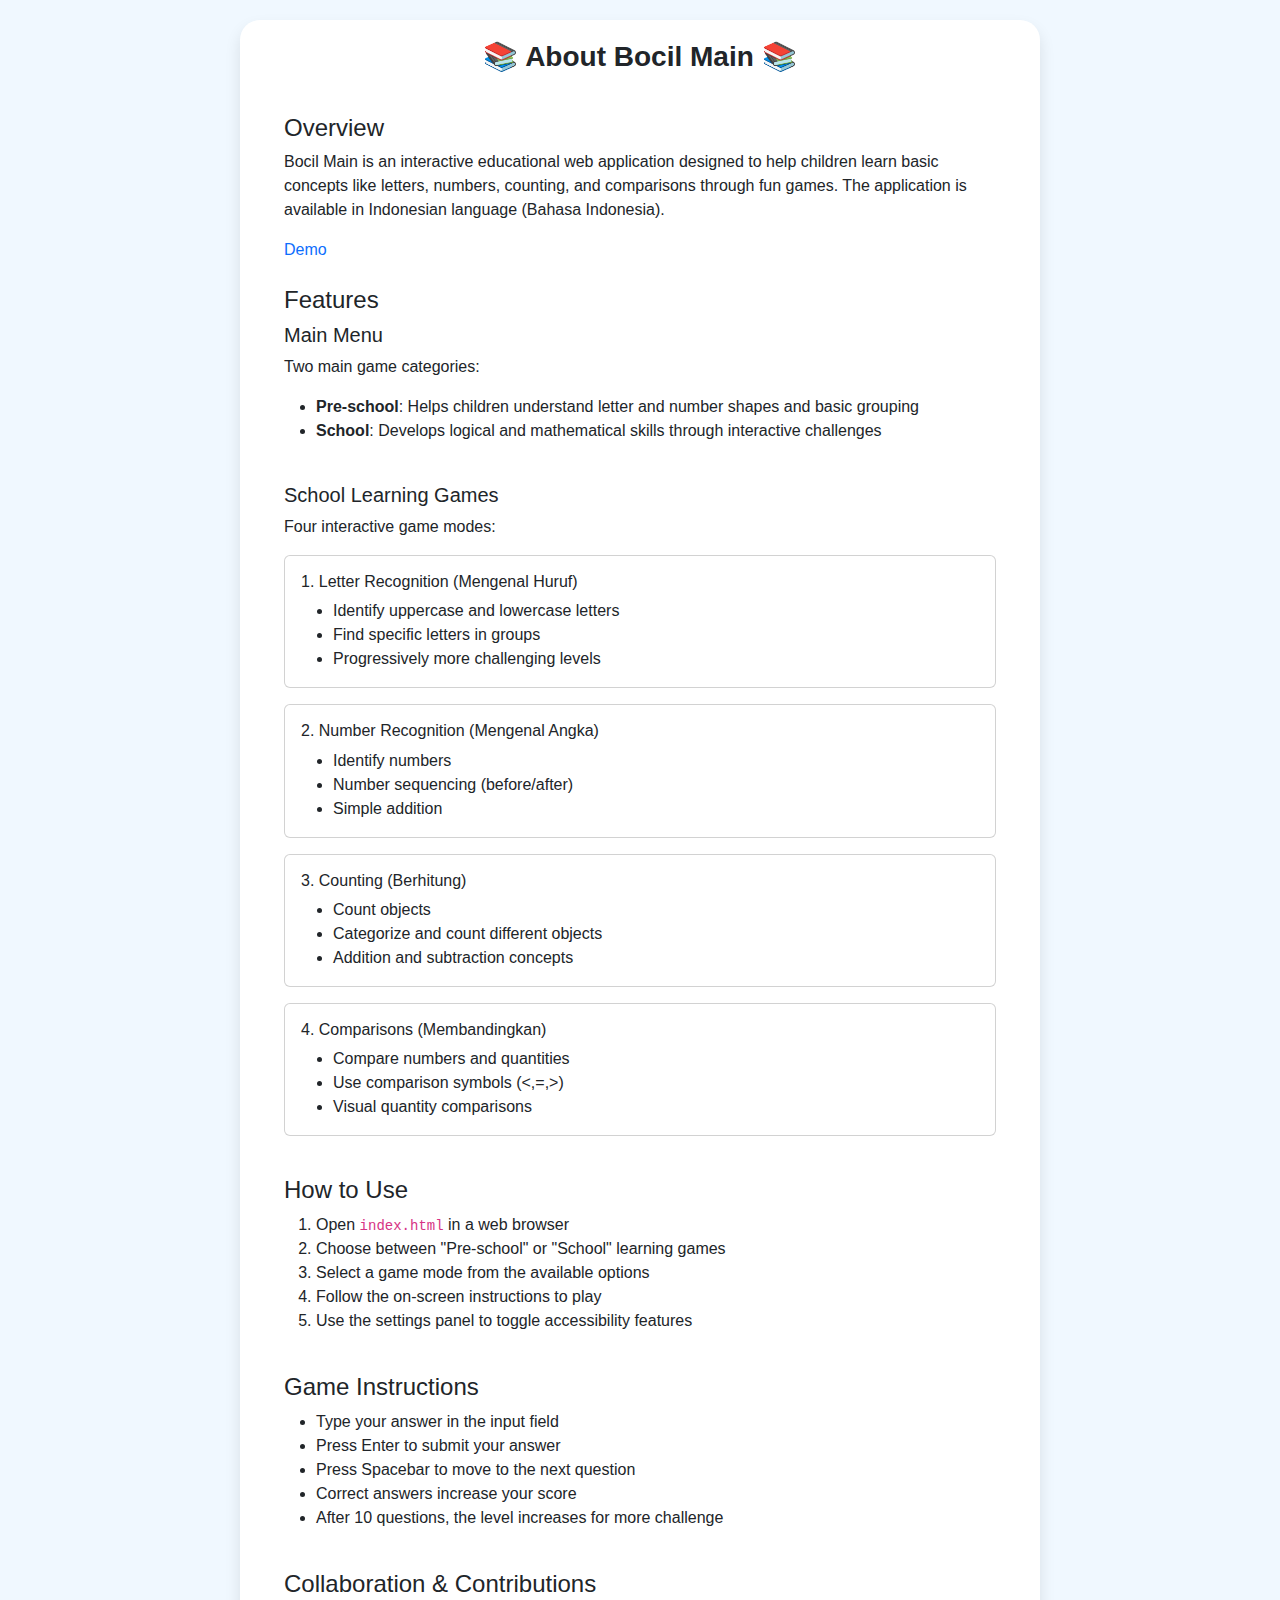
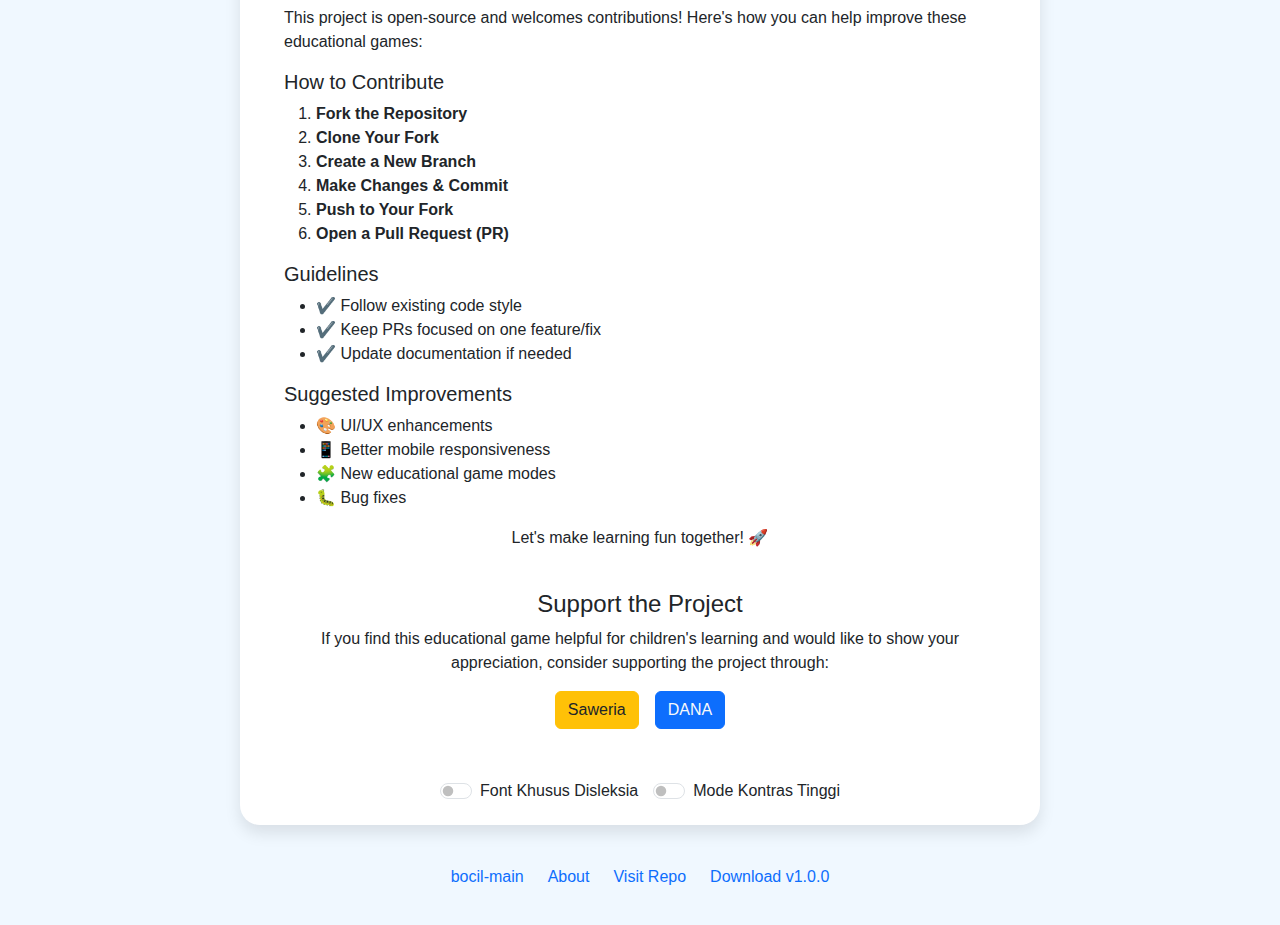
==== about.html @ 0b4b4baf "move links to footer" ====
<!DOCTYPE html>
<html lang="en">

<head>
    <meta charset="UTF-8" />
    <meta name="viewport" content="width=device-width, initial-scale=1.0" />
    <title>About bocil-main</title>
    <!-- CSS -->
    <link rel="stylesheet" href="https://cdnjs.cloudflare.com/ajax/libs/bootstrap/5.3.0/css/bootstrap.min.css" />
    <link rel="stylesheet"
        href="https://maxst.icons8.com/vue-static/landings/line-awesome/line-awesome/1.3.0/css/line-awesome.min.css" />
    <link rel="stylesheet" href="app.css" />
    <!-- jQuery -->
    <script src="https://cdnjs.cloudflare.com/ajax/libs/jquery/3.6.0/jquery.min.js"></script>
</head>

<body>
    <div class="container">
        <div class="game-container">
            <h3 class="text-center mb-4">📚 About Bocil Main 📚</h3>

            <div class="container px-4 py-3">
                <div class="row mb-4">
                    <div class="col-12">
                        <h4>Overview</h4>
                        <p>Bocil Main is an interactive educational web application designed to help children learn
                            basic concepts like letters, numbers, counting, and comparisons through fun games. The
                            application is available in Indonesian language (Bahasa Indonesia).</p>
                        <p class="mb-0">
                            <a href="https://bocil-main.vercel.app/" target="_blank" class="text-decoration-none">Demo
                                <i class="las la-external-link-alt"></i></a>
                        </p>
                    </div>
                </div>

                <div class="row mb-4">
                    <div class="col-12">
                        <h4>Features</h4>
                        <h5>Main Menu</h5>
                        <p>Two main game categories:</p>
                        <ul>
                            <li><strong>Pre-school</strong>: Helps children understand letter and number shapes and
                                basic grouping</li>
                            <li><strong>School</strong>: Develops logical and mathematical skills through interactive
                                challenges</li>
                        </ul>
                    </div>
                </div>

                <div class="row mb-4">
                    <div class="col-12">
                        <h5>School Learning Games</h5>
                        <p>Four interactive game modes:</p>

                        <div class="card mb-3">
                            <div class="card-body">
                                <h6 class="card-title">1. Letter Recognition (Mengenal Huruf)</h6>
                                <ul class="card-text">
                                    <li>Identify uppercase and lowercase letters</li>
                                    <li>Find specific letters in groups</li>
                                    <li>Progressively more challenging levels</li>
                                </ul>
                            </div>
                        </div>

                        <div class="card mb-3">
                            <div class="card-body">
                                <h6 class="card-title">2. Number Recognition (Mengenal Angka)</h6>
                                <ul class="card-text">
                                    <li>Identify numbers</li>
                                    <li>Number sequencing (before/after)</li>
                                    <li>Simple addition</li>
                                </ul>
                            </div>
                        </div>

                        <div class="card mb-3">
                            <div class="card-body">
                                <h6 class="card-title">3. Counting (Berhitung)</h6>
                                <ul class="card-text">
                                    <li>Count objects</li>
                                    <li>Categorize and count different objects</li>
                                    <li>Addition and subtraction concepts</li>
                                </ul>
                            </div>
                        </div>

                        <div class="card mb-3">
                            <div class="card-body">
                                <h6 class="card-title">4. Comparisons (Membandingkan)</h6>
                                <ul class="card-text">
                                    <li>Compare numbers and quantities</li>
                                    <li>Use comparison symbols (<,=,>)</li>
                                    <li>Visual quantity comparisons</li>
                                </ul>
                            </div>
                        </div>
                    </div>
                </div>

                <div class="row mb-4">
                    <div class="col-12">
                        <h4>How to Use</h4>
                        <ol>
                            <li>Open <code>index.html</code> in a web browser</li>
                            <li>Choose between "Pre-school" or "School" learning games</li>
                            <li>Select a game mode from the available options</li>
                            <li>Follow the on-screen instructions to play</li>
                            <li>Use the settings panel to toggle accessibility features</li>
                        </ol>
                    </div>
                </div>

                <div class="row mb-4">
                    <div class="col-12">
                        <h4>Game Instructions</h4>
                        <ul>
                            <li>Type your answer in the input field</li>
                            <li>Press Enter to submit your answer</li>
                            <li>Press Spacebar to move to the next question</li>
                            <li>Correct answers increase your score</li>
                            <li>After 10 questions, the level increases for more challenge</li>
                        </ul>
                    </div>
                </div>

                <div class="row mb-4">
                    <div class="col-12">
                        <h4>Collaboration & Contributions</h4>
                        <p>This project is open-source and welcomes contributions! Here's how you can help improve these
                            educational games:</p>

                        <h5>How to Contribute</h5>
                        <ol>
                            <li><strong>Fork the Repository</strong></li>
                            <li><strong>Clone Your Fork</strong></li>
                            <li><strong>Create a New Branch</strong></li>
                            <li><strong>Make Changes & Commit</strong></li>
                            <li><strong>Push to Your Fork</strong></li>
                            <li><strong>Open a Pull Request (PR)</strong></li>
                        </ol>

                        <h5>Guidelines</h5>
                        <ul>
                            <li>✔️ Follow existing code style</li>
                            <li>✔️ Keep PRs focused on one feature/fix</li>
                            <li>✔️ Update documentation if needed</li>
                        </ul>

                        <h5>Suggested Improvements</h5>
                        <ul>
                            <li>🎨 UI/UX enhancements</li>
                            <li>📱 Better mobile responsiveness</li>
                            <li>🧩 New educational game modes</li>
                            <li>🐛 Bug fixes</li>
                        </ul>
                        <p class="text-center">Let's make learning fun together! 🚀</p>
                    </div>
                </div>

                <div class="row mb-4">
                    <div class="col-12 text-center">
                        <h4>Support the Project</h4>
                        <p>If you find this educational game helpful for children's learning and would like to show your
                            appreciation, consider supporting the project through:</p>
                        <div class="d-flex justify-content-center gap-3">
                            <a href="https://saweria.co/fuadagil" target="_blank"
                                class="btn btn-warning text-dark">Saweria</a>
                            <a href="https://link.dana.id/qr/4zcabld" target="_blank"
                                class="btn btn-primary text-light">DANA</a>
                        </div>
                    </div>
                </div>
            </div>

            <div class="settings-panel">
                <div class="form-check form-switch">
                    <input class="form-check-input" type="checkbox" id="fontToggle" />
                    <label class="form-check-label" for="fontToggle">Font Khusus Disleksia</label>
                </div>
                <div class="form-check form-switch">
                    <input class="form-check-input" type="checkbox" id="contrastToggle" />
                    <label class="form-check-label" for="contrastToggle">Mode Kontras Tinggi</label>
                </div>
            </div>
        </div>
    </div>

    <footer class="py-3 mt-4">
        <div class="d-flex justify-content-center gap-4">
            <a href="index.html">bocil-main</a>
            <a href="about.html">About</a>
            <a href="https://github.com/far1023/bocil-main" target="_blank" rel="noreferrer">
                Visit Repo
            </a>
            <a href="https://github.com/far1023/bocil-main/releases/tag/v1.0.0" target="_blank" rel="noreferrer">
                Download v1.0.0
            </a>
        </div>
    </footer>

    <script src="app.js"></script>
</body>

</html>
---- app.css ----
@font-face {
  font-family: "OpenDyslexic";
  src: url("https://cdnjs.cloudflare.com/ajax/libs/open-dyslexic/3.0.3/fonts/OpenDyslexic-Regular.woff")
    format("woff");
  font-style: normal;
  font-weight: normal;
}

body {
  font-family: "Segoe UI", "Roboto", "Helvetica Neue", "Arial", "San Francisco",
    "Noto Sans", sans-serif;
  background-color: #f0f8ff;
  padding: 20px;
  display: flex;
  flex-direction: column;
  min-height: 100vh;
}

.dyslexic-mode {
  font-family: "OpenDyslexic", "Segoe UI", "Roboto", "Helvetica Neue", "Arial",
    sans-serif;
}

h1,
h2,
h3 {
  font-family: "Baloo 2", "Verdana", "Geneva", sans-serif;
  font-weight: 600;
}

footer a {
  text-decoration: none !important;
}

.btn-indigo {
  background-color: #432dd7 !important;
  color: #fafafa !important;
}

.btn-indigo:hover {
  background-color: #372aac !important;
}

.btn-indigo:active {
  background-color: #372aac !important;
}

.btn-purple {
  background-color: #6f42c1 !important;
  color: #fafafa !important;
}

.btn-purple:hover {
  background-color: #59359a !important;
}

.btn-purple:active {
  background-color: #59359a !important;
}

.btn-fuchsia {
  background-color: #a800b7 !important;
  color: #fafafa !important;
}

.btn-fuchsia:hover {
  background-color: #8a0194 !important;
}

.btn-fuchsia:active {
  background-color: #8a0194 !important;
}

.btn-rose {
  background-color: #a3004c !important;
  color: #fafafa !important;
}

.btn-rose:hover {
  background-color: #861043 !important;
}

.btn-rose:active {
  background-color: #861043 !important;
}

.game-container {
  max-width: 800px;
  margin: 0 auto;
  background-color: white;
  border-radius: 20px;
  padding: 20px;
  box-shadow: 0 8px 16px rgba(0, 0, 0, 0.1);
}

.game-area {
  height: auto;
  min-height: 350px;
  max-height: 80vh;
  border: 3px solid #6f42c1;
  border-radius: 15px;
  margin: 10px 0;
  padding: 20px;
  display: flex;
  flex-direction: column;
  align-items: center;
  justify-content: space-between;
  position: relative;
  background-color: #fffbef;
  box-sizing: border-box;
  overflow-y: auto;
}

.question-area {
  font-size: 24px;
  text-align: center;
  margin-bottom: 20px;
  line-height: 1.4;
}

.item-display {
  display: flex;
  flex-wrap: wrap;
  justify-content: center;
  margin: 10px 0;
}

.item {
  font-size: 48px;

  text-shadow: 0 0 2px rgba(255, 255, 255, 0.5);
}

.input-area {
  text-align: center;
  margin-top: 20px;
}

.answer-input {
  font-size: 24px;
  width: 300px;
  text-align: center;
  border: 2px solid #6c757d;
  border-radius: 10px;
  padding: 10px;
  font-family: inherit;
  text-transform: uppercase;
  letter-spacing: 0.5em;
  text-indent: 0.25em;
  box-sizing: border-box;
}

.feedback {
  min-height: 60px;
  font-size: 24px;
  text-align: center;
  margin-top: 5px;
  margin-bottom: 5px;
  font-weight: bold;
  display: flex;
  align-items: center;
  justify-content: center;
  width: 100%;
  padding: 5px;
  box-sizing: border-box;
  overflow-wrap: break-word;
  word-break: break-word;
  max-width: 100%;
}

.correct {
  color: #28a745;
}

.incorrect {
  color: #dc3545;
}

.score-display {
  font-size: 18px;
  text-align: right;
  margin: 10px 0;
}

.mode-buttons {
  display: flex;
  justify-content: center;
  gap: 10px;
  margin-bottom: 20px;
  flex-wrap: wrap;
}

.mode-buttons button {
  line-height: 0;
  height: 40px;
}

.next-button {
  display: none;
  margin-top: 15px;
}

.progress-container {
  width: 100%;
  height: 5px;
  background-color: #e9ecef;
  border-radius: 10px;
  margin: 5px 0;
  overflow: hidden;
}

.progress-bar {
  height: 100%;
  background-color: #f6339a;
  transition: width 0.3s ease;
}

.celebration {
  position: absolute;
  font-size: 72px;
  animation: celebrate 1s ease-out;
  opacity: 0;
}

@keyframes celebrate {
  0% {
    transform: scale(0.5);
    opacity: 1;
  }

  50% {
    transform: scale(1.5);
    opacity: 0.8;
  }

  100% {
    transform: scale(2);
    opacity: 0;
  }
}

.level-indicator {
  position: absolute;
  top: 10px;
  right: 20px;
  font-weight: bold;
  color: #6c757d;
}

.settings-panel {
  margin-top: 10px;
  display: flex;
  justify-content: center;
  align-items: center;
  gap: 15px;
  flex-wrap: wrap;
}

.macos .game-container {
  border-radius: 10px;
  box-shadow: 0 2px 10px rgba(0, 0, 0, 0.12);
}

.windows .btn {
  border-radius: 2px;
}

@media (max-width: 576px) {
  .game-area {
    padding: 15px 10px;
    max-height: 85vh;
  }

  .question-area {
    font-size: 20px;
  }

  .item {
    font-size: 36px;
  }

  .mode-buttons {
    flex-direction: column;
    width: 100%;
  }

  .mode-buttons .btn {
    width: 100%;
    margin-bottom: 5px;
  }

  .feedback {
    font-size: 20px;
    min-height: 50px;
  }
}

.high-contrast {
  background-color: #000;
  color: #fff;
}

.high-contrast .game-container {
  background-color: #222;
  color: #fff;
  border: 2px solid #fff;
}

.high-contrast .game-area {
  background-color: #000;
  border-color: #fff;
}

.high-contrast .item {
  color: #fff;
  text-shadow: 0 0 2px #000;
}

.high-contrast .answer-input {
  background-color: #000;
  color: #fff;
  border-color: #fff;
}

.high-contrast a {
  color: #00d3f3;
}

.high-contrast button {
  border-color: #f0f0f0 !important;
}

.high-contrast-number {
  color: #f0f0f0 !important;
  background-color: black !important;
  font-weight: bold !important;
  padding: 5px !important;
  border-radius: 5px !important;
}

.high-contrast .comparison-container .comparison-symbol {
  font-size: 2rem !important;
  font-weight: bold !important;
}

.high-contrast .comparison-container .comparison-group {
  background-color: black !important;
  padding: 10px !important;
}

.comparison-container {
  display: flex;
  align-items: center;
  justify-content: center;
  gap: 10px;
  margin: 10px 0;
  width: 100%;
  position: relative;
}

.comparison-group {
  display: flex;
  flex-wrap: wrap;
  justify-content: center;
  align-items: center;
  gap: 5px;
  min-width: 100px;
  min-height: 60px;
  border: 2px dashed #ccc;
  padding: 15px;
  border-radius: 8px;
  flex: 1;
  max-width: 40%;
}

.comparison-symbol {
  font-size: 24px;
  font-weight: bold;
  color: #333;
  width: 50px;
  height: 50px;
  display: flex;
  align-items: center;
  justify-content: center;
  background-color: #f0f0f0;
  border-radius: 50%;
  border: 2px solid #ccc;
  flex-shrink: 0;
  flex-grow: 0;
  position: relative;
  z-index: 2;
}

.number-item {
  font-size: 36px;
  font-weight: bold;
  color: #333;
  padding: 5px;
  min-width: 60px;
  text-align: center;
  display: flex;
  align-items: center;
  justify-content: center;
}

#comparisonMode {
  background-color: #dc3545;
  border-color: #dc3545;
}

#comparisonMode:hover {
  background-color: #bb2d3b;
  border-color: #bb2d3b;
}

@media (max-width: 576px) {
  .comparison-container {
    flex-wrap: nowrap;
    gap: 10px;
  }

  .comparison-group {
    min-width: 100px;
    padding: 10px;
  }

  .comparison-symbol {
    width: 40px;
    height: 40px;
  }

  .number-item {
    font-size: 28px;
    min-width: 40px;
  }
}

::-webkit-scrollbar {
  height: 10px;
  width: 10px;
}

::-webkit-scrollbar-track {
  background: #1a1a1a;
}

::-webkit-scrollbar-thumb {
  background: #2f2f2f;
}

::-webkit-scrollbar-thumb:hover {
  background: #2f2f2f;
}
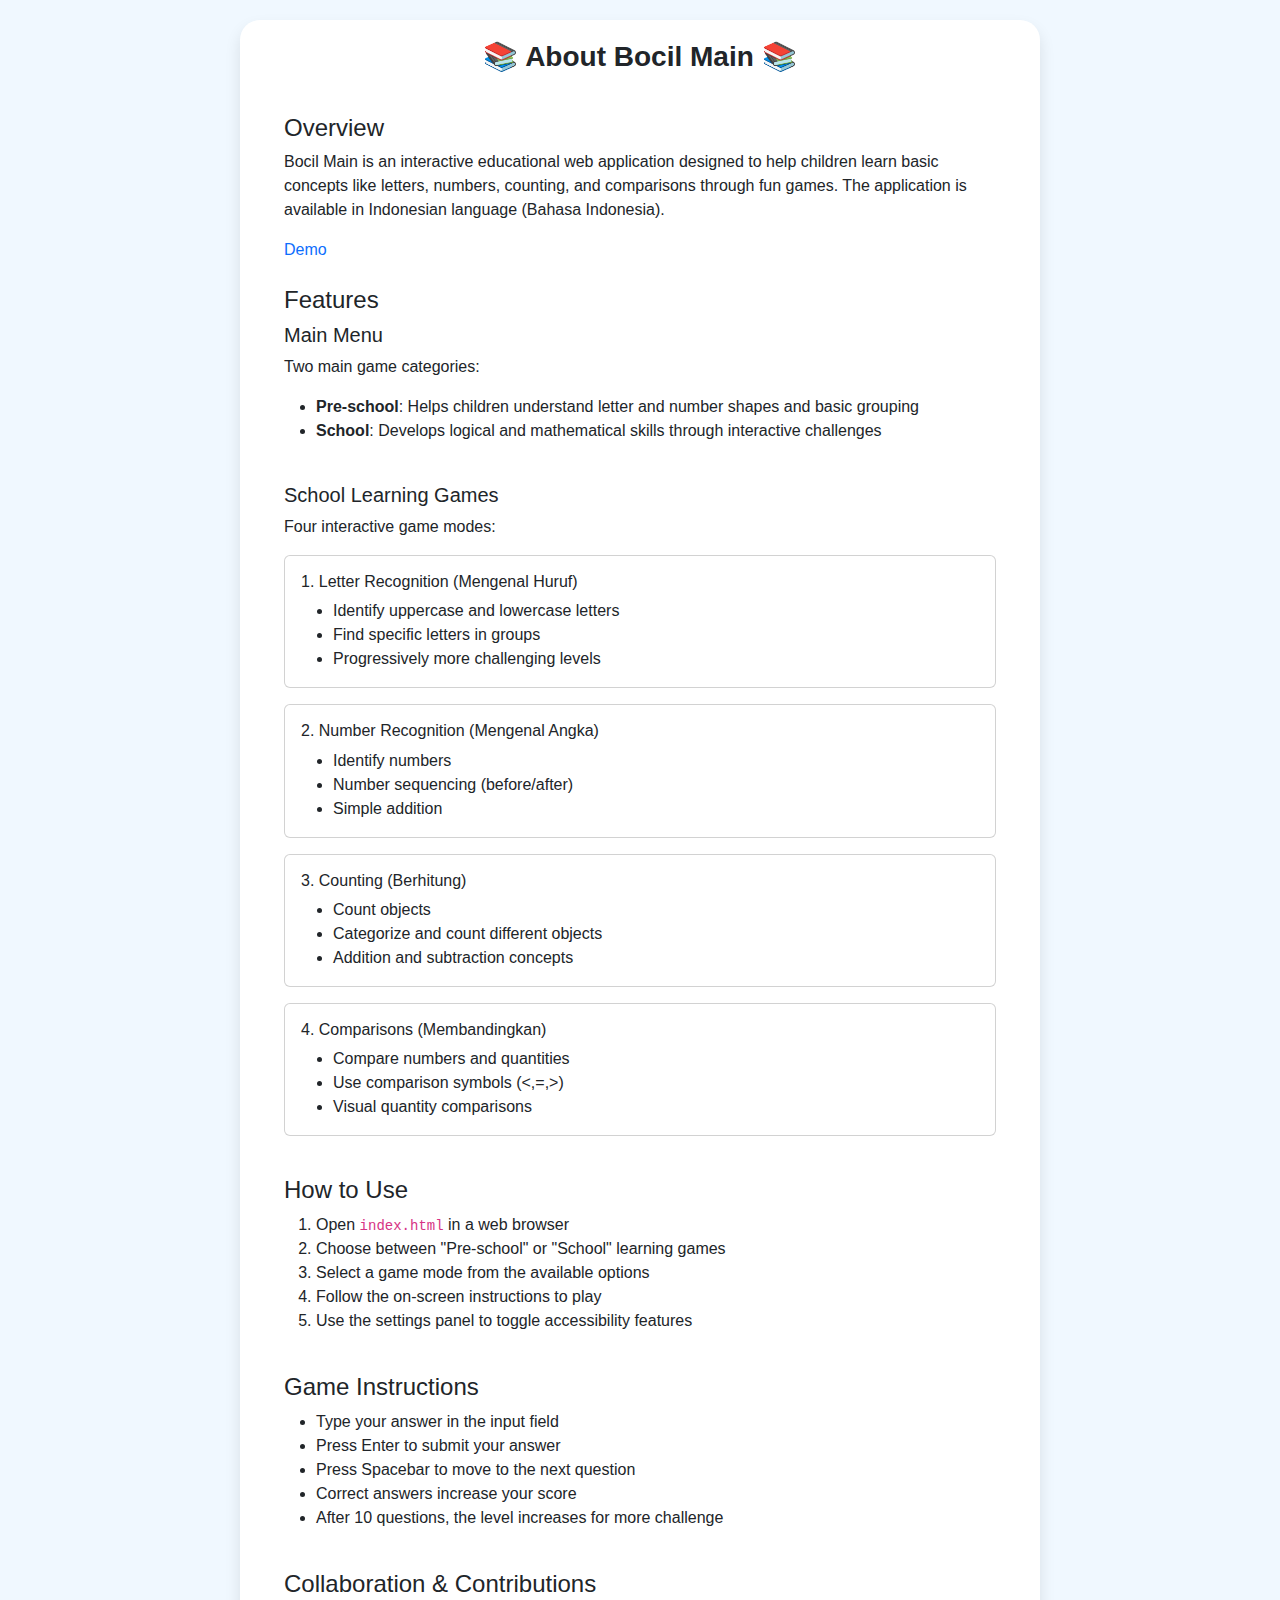
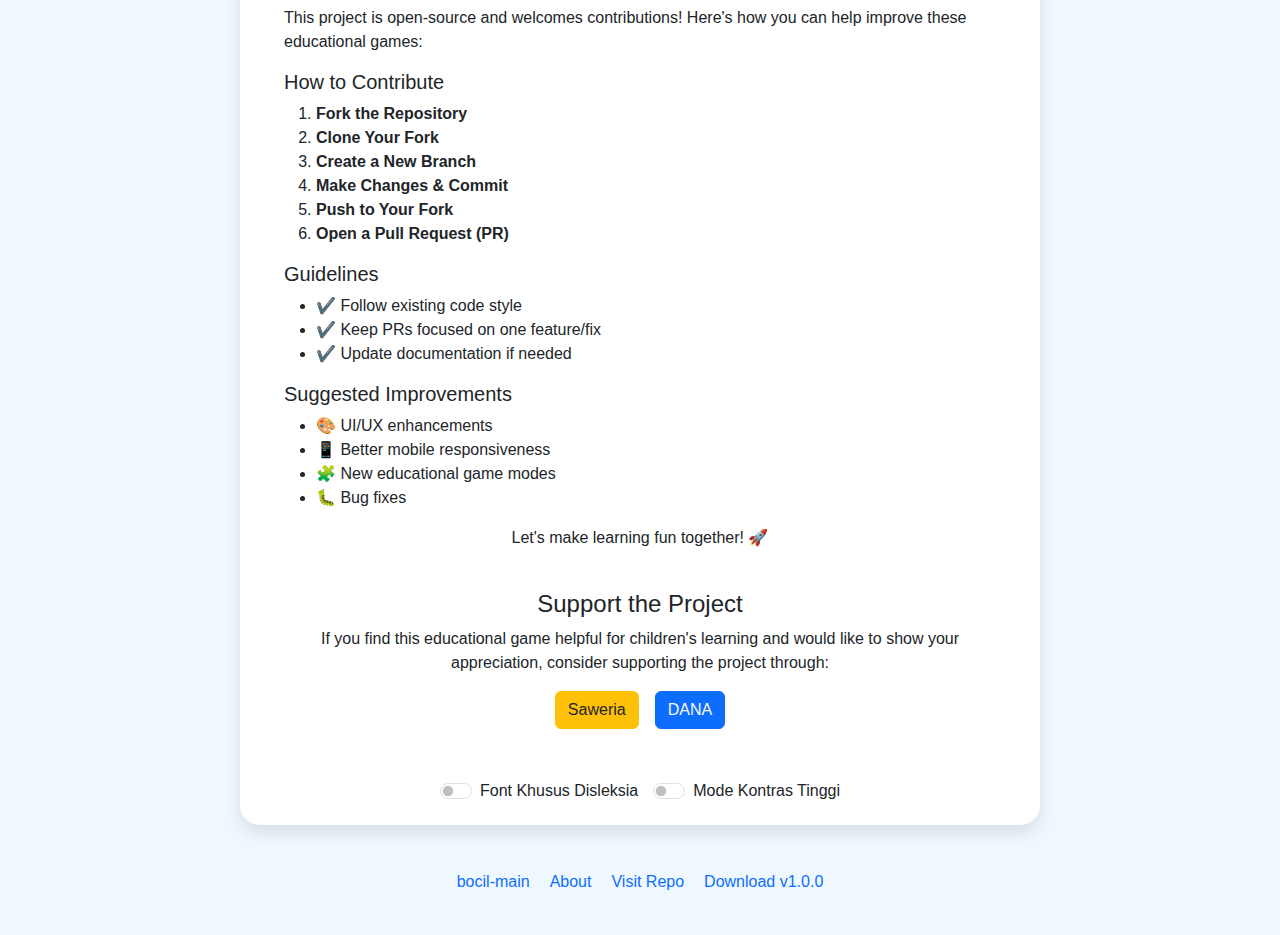
==== commit 2d7effc6: "modify the footer" ====
--- a/about.html
+++ b/about.html
@@ -186,18 +186,7 @@
         </div>
     </div>
 
-    <footer class="py-3 mt-4">
-        <div class="d-flex justify-content-center gap-4">
-            <a href="index.html">bocil-main</a>
-            <a href="about.html">About</a>
-            <a href="https://github.com/far1023/bocil-main" target="_blank" rel="noreferrer">
-                Visit Repo
-            </a>
-            <a href="https://github.com/far1023/bocil-main/releases/tag/v1.0.0" target="_blank" rel="noreferrer">
-                Download v1.0.0
-            </a>
-        </div>
-    </footer>
+    <footer class="py-3 mt-4"></footer>
 
     <script src="app.js"></script>
 </body>
--- a/app.css
+++ b/app.css
@@ -28,8 +28,15 @@
   font-weight: 600;
 }
 
+footer div {
+  display: flex;
+  flex-wrap: wrap;
+  justify-content: center;
+}
+
 footer a {
   text-decoration: none !important;
+  margin: 5px 10px;
 }
 
 .btn-indigo {
